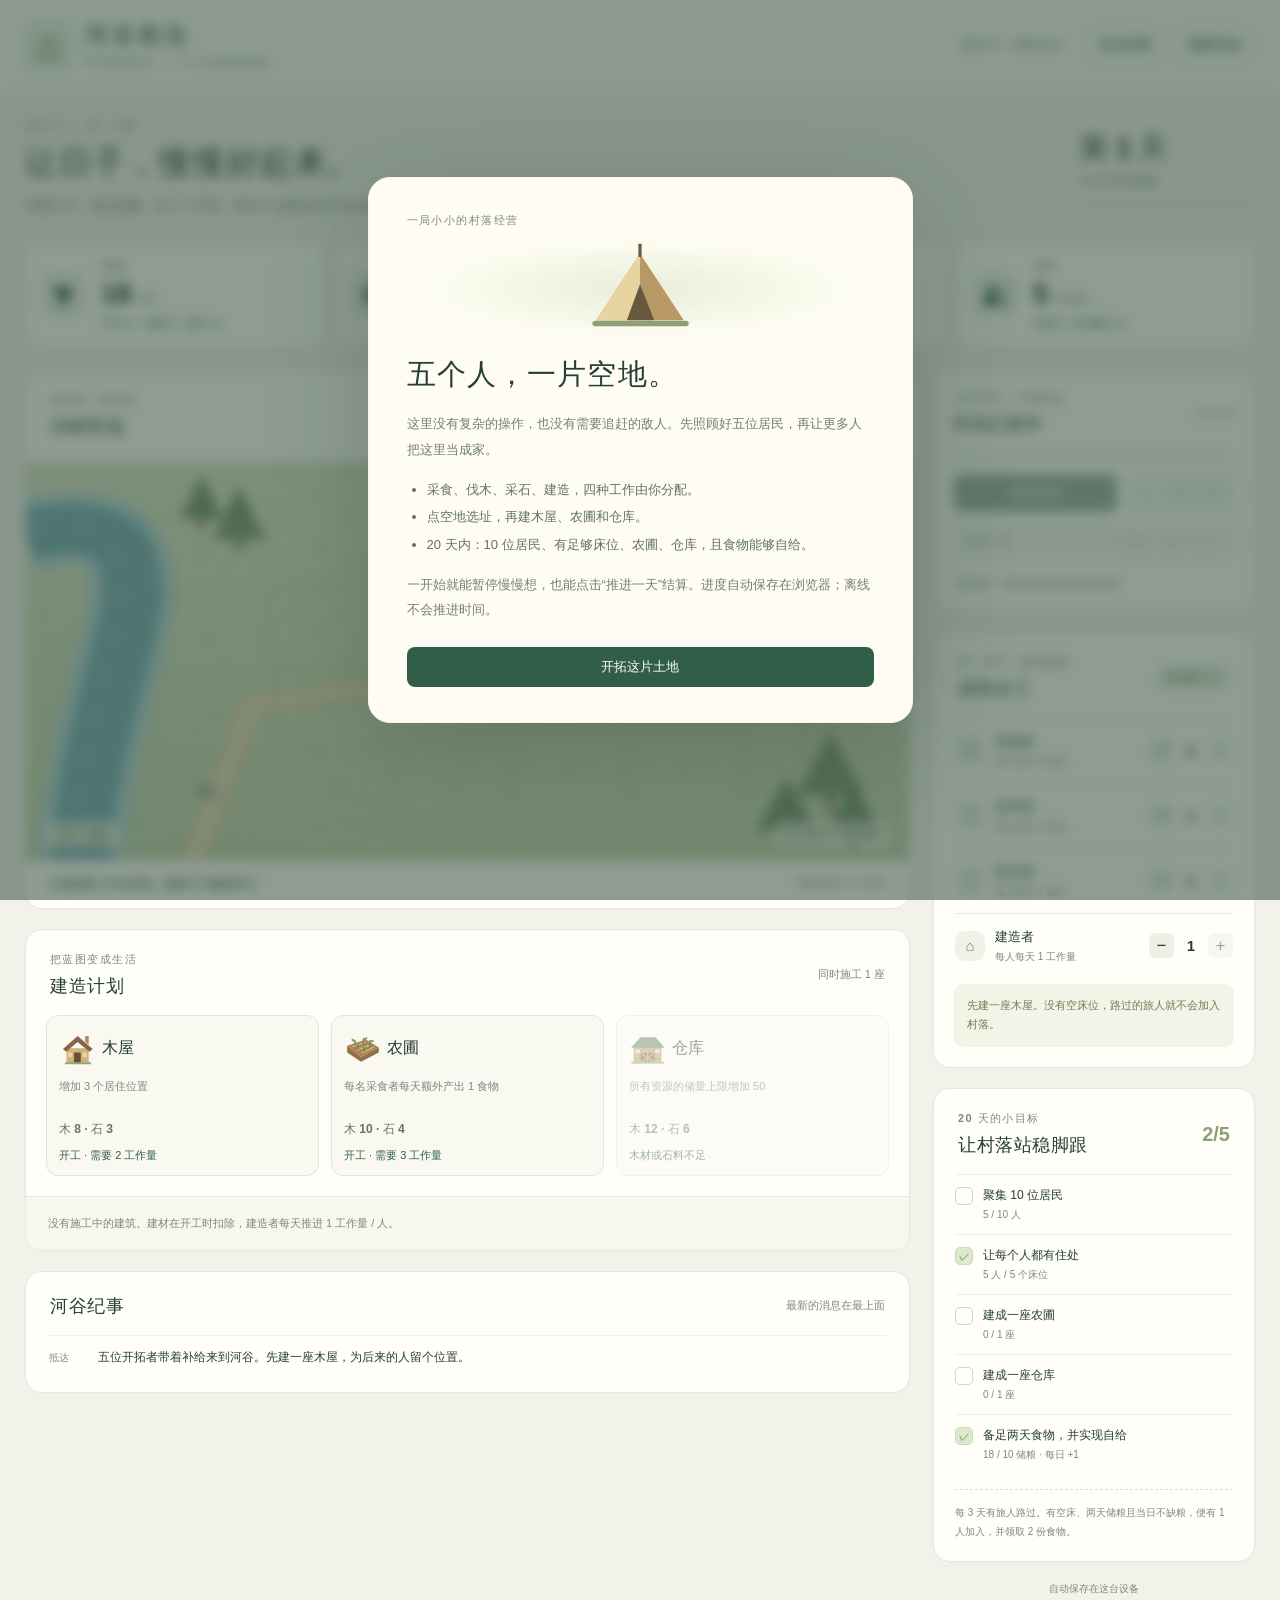
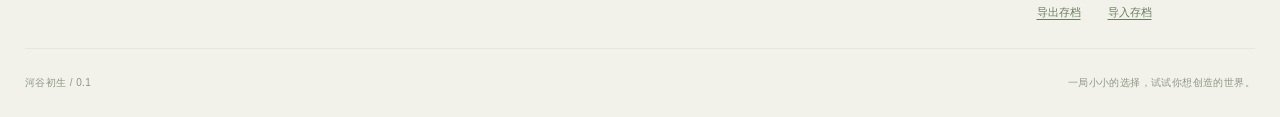
==== village-game/index.html @ 902875c6 "Add Riverdale standalone village management game" ====
<!doctype html>
<html lang="zh-CN">
<head>
  <meta charset="utf-8">
  <meta name="viewport" content="width=device-width, initial-scale=1">
  <meta name="color-scheme" content="light">
  <title>河谷初生 · 20 天建立一个村落</title>
  <link rel="stylesheet" href="style.css">
  <script src="model.js" defer></script>
  <script src="game.js" defer></script>
</head>
<body>
  <header class="topbar">
    <div class="brand"><span class="brand-mark" aria-hidden="true">⌂</span><div><h1>河谷初生</h1><p>RIVERDALE · 一个小小的经营实验</p></div></div>
    <div class="header-right"><span class="version">原型 0.1 · 离线可玩</span><button id="help" class="quiet">玩法说明</button><button id="new-game" class="quiet">重新开始</button></div>
  </header>
  <main>
    <section class="intro-line"><div><span class="eyebrow">从五个人，到一个家</span><h2>让日子，慢慢好起来。</h2><p>分配工作，搭起屋檐。在二十天里，留住十位愿意生活在这里的人。</p></div><div class="day-panel"><span id="day-label">第 1 天</span><small id="day-subtitle">20 天河谷挑战</small><div class="day-track"><div id="challenge-progress"></div></div></div></section>
    <section id="resources" class="resources" aria-label="村落资源"></section>
    <div class="layout">
      <section class="main-column">
        <section class="card map-card" aria-labelledby="map-heading">
          <div class="section-head"><div><span class="eyebrow">你的第一座村落</span><h3 id="map-heading">河畔营地</h3></div><div class="legend"><i></i> 空地可建造 <span>·</span> 点击选址</div></div>
          <div class="map" id="map"><svg class="landscape" viewBox="0 0 900 490" preserveAspectRatio="none" aria-hidden="true"><defs><pattern id="grass" width="62" height="58" patternUnits="userSpaceOnUse"><path d="M14 18l3-6 2 6m28 24l2-5 3 5" fill="none" stroke="#9dae80" stroke-width="1.5" opacity=".5"/></pattern><linearGradient id="land" x2="0" y2="1"><stop stop-color="#dde5c7"/><stop offset="1" stop-color="#c6d5af"/></linearGradient></defs><rect width="900" height="490" fill="url(#land)"/><rect width="900" height="490" fill="url(#grass)"/><path d="M0 90 Q140 50 100 220 T55 490" stroke="#b4d4d4" stroke-width="88" fill="none"/><path d="M0 90 Q140 50 100 220 T55 490" stroke="#7eafb6" stroke-width="60" fill="none"/><path d="M0 82 Q128 54 90 219 T45 490" stroke="#b2d9da" stroke-width="3" stroke-dasharray="20 30" fill="none" opacity=".75"/><path d="M170 490L230 300 510 250 850 30" stroke="#dccb9d" stroke-width="27" fill="none"/><path d="M170 490L230 300 510 250 850 30" stroke="#eadcbc" stroke-width="17" fill="none"/><g fill="#7d9876"><path d="M785 410l35-77 35 77z"/><path d="M813 460l30-66 30 66z"/><path d="M745 454l30-67 30 67z"/><path d="M190 96l27-67 27 67z"/><path d="M157 70l22-55 22 55z"/></g><g stroke="#876e4b" stroke-width="6"><path d="M820 410v18m23 32v17m-68-23v16M217 96v14M179 70v13"/></g><g fill="#a1ac96"><ellipse cx="740" cy="50" rx="20" ry="12"/><ellipse cx="765" cy="71" rx="12" ry="8"/><ellipse cx="183" cy="405" rx="11" ry="8"/></g></svg><div id="lots" class="lots" aria-label="建筑地块"></div><div class="map-caption"><span>河谷 · 初秋</span><span id="map-population">5 位居民</span></div></div>
          <div class="map-footer"><span id="selection-label">先点击一块空地，再选择下方建筑。</span><span class="soft">营地自带 5 个床位</span></div>
        </section>
        <section class="card build-card" aria-labelledby="build-heading"><div class="section-head compact"><div><span class="eyebrow">把蓝图变成生活</span><h3 id="build-heading">建造计划</h3></div><span class="soft">同时施工 1 座</span></div><div id="building-options" class="building-options"></div><div id="project" class="project"></div></section>
        <section class="card journal-card"><div class="section-head compact"><h3>河谷纪事</h3><span class="soft">最新的消息在最上面</span></div><ol id="journal" class="journal" aria-live="polite"></ol></section>
      </section>
      <aside class="side-column">
        <section class="card time-card"><div class="time-top"><div><span class="eyebrow">日出而作，日落而息</span><h3 id="clock-state">时间已暂停</h3></div><span id="clock-fraction">12s / 天</span></div><div class="time-track"><div id="day-progress"></div></div><div class="time-buttons"><button id="pause" class="primary">开始时间</button><div class="speed-group" role="group" aria-label="时间速度"><button data-speed="1" class="active">1×</button><button data-speed="2">2×</button><button data-speed="4">4×</button></div></div><button id="next-day" class="step-button">推进一天 <span>不用等待，结算一次生产</span></button><small>空格暂停 · 切到其他标签页会自动暂停</small></section>
        <section class="card work-card"><div class="section-head compact"><div><span class="eyebrow">每一双手，都很重要</span><h3>居民分工</h3></div><span id="idle" class="pill">待分配 0 人</span></div><div id="jobs"></div><div id="advice" class="advice" aria-live="polite"></div></section>
        <section class="card goal-card"><div class="section-head compact"><div><span class="eyebrow">20 天的小目标</span><h3>让村落站稳脚跟</h3></div><span id="goal-count" class="goal-count">0/5</span></div><div id="goals"></div><p class="arrival-note">每 3 天有旅人路过。有空床、两天储粮且当日不缺粮，便有 1 人加入，并领取 2 份食物。</p></section>
        <div class="save-tools"><span id="save-state">自动保存在这台设备</span><div><button id="export-save">导出存档</button><button id="import-save">导入存档</button></div><input type="file" id="save-file" accept="application/json,.json" hidden></div>
      </aside>
    </div>
    <footer>河谷初生 / 0.1 <span>一局小小的选择，试试你想创造的世界。</span></footer>
  </main>
  <div id="toast" class="toast" role="status" hidden></div>
  <div id="modal" class="modal" hidden><section class="modal-sheet" role="dialog" aria-modal="true" aria-labelledby="modal-title" tabindex="-1"><span class="eyebrow" id="modal-eyebrow">欢迎来到河谷</span><div class="modal-illustration" id="modal-art" aria-hidden="true"></div><h2 id="modal-title">五个人，一片空地。</h2><div id="modal-body"></div><div id="modal-actions" class="modal-actions"></div></section></div>
</body>
</html>
---- village-game/style.css ----
:root{--page:#f3f2ea;--paper:#fffef9;--ink:#263e35;--muted:#7c897e;--green:#315e49;--green-dark:#234b39;--line:#e5e7dc;--gold:#bb8c4e;--bad:#ae5145;--radius:17px;font-family:"Segoe UI","Microsoft YaHei","PingFang SC",sans-serif;color:var(--ink);background:var(--page);font-synthesis:none}*{box-sizing:border-box}body{margin:0}button{font:inherit;cursor:pointer;transition:background .16s,transform .16s;border:0;color:inherit}button:focus-visible{outline:3px solid #c49551;outline-offset:3px}button:disabled{cursor:not-allowed;opacity:.46}button:not(:disabled):active{transform:translateY(1px)}button.quiet{background:transparent;padding:9px 13px;border:1px solid #dfe4d9;border-radius:8px;font-size:13px}button.quiet:hover{background:#e9eee2}h1,h2,h3,p{margin:0}h3{font-size:18px;font-weight:650;letter-spacing:.03em}small{font-size:12px}.topbar{min-height:91px;border-bottom:1px solid var(--line);display:flex;align-items:center;justify-content:space-between;padding:20px max(28px,calc((100vw - 1320px)/2));gap:20px;background:#fafaf4}.brand{display:flex;align-items:center;gap:13px}.brand-mark{display:grid;place-items:center;font-size:39px;line-height:1;width:47px;height:47px;color:var(--green);border:1px solid #cbd7c4;border-radius:12px;background:#e9eedd}.brand h1{font-size:23px;letter-spacing:.16em}.brand p{font-size:10px;letter-spacing:.14em;color:var(--muted);margin-top:5px}.header-right{display:flex;gap:10px;align-items:center}.version{font-size:12px;color:var(--muted);margin-right:13px}main{max-width:1320px;margin:auto;padding:34px 0 0}.intro-line{display:flex;align-items:center;justify-content:space-between;gap:30px;margin-bottom:25px}.eyebrow{display:block;font-size:11px;color:var(--muted);letter-spacing:.13em;font-weight:600;margin-bottom:7px}.intro-line h2{font-size:32px;letter-spacing:.05em;font-weight:600}.intro-line p{font-size:13px;line-height:1.8;color:var(--muted);margin-top:9px}.day-panel{min-width:200px;border-left:1px solid #d9dfd1;padding-left:30px;display:flex;flex-direction:column;gap:6px}.day-panel>span{font-size:28px;font-weight:600}.day-panel small{color:var(--muted)}.day-track,.time-track{height:5px;border-radius:10px;background:#e7ebdf;overflow:hidden}.day-track{margin-top:7px;width:175px}.day-track div{height:100%;background:var(--gold);transition:width .3s}.resources{display:grid;grid-template-columns:repeat(4,minmax(0,1fr));gap:15px;margin-bottom:23px}.resource{border:1px solid var(--line);border-radius:13px;background:var(--paper);padding:17px 20px;display:flex;gap:15px;align-items:center}.resource-symbol{display:grid;place-items:center;width:45px;height:45px;background:#eef1e5;border-radius:12px;color:var(--green);flex-shrink:0}.resource-symbol svg{width:29px;height:29px}.resource .amount{font-size:28px;line-height:1.15;font-weight:650;letter-spacing:-.02em}.resource .amount small{font-size:12px;font-weight:400;color:var(--muted);margin-left:5px}.resource .name{font-size:12px;color:var(--muted);margin-bottom:3px}.resource .rate{font-size:11px;color:var(--green);margin-top:5px}.resource .rate.negative{color:var(--bad)}.layout{display:grid;grid-template-columns:minmax(0,1fr) 344px;gap:23px;align-items:start}.main-column,.side-column{display:flex;flex-direction:column;gap:20px}.card{background:var(--paper);border:1px solid var(--line);border-radius:var(--radius);overflow:hidden;box-shadow:0 3px 10px #3a4e3403}.section-head{display:flex;align-items:center;justify-content:space-between;padding:22px 24px;gap:12px}.section-head.compact{padding-bottom:17px}.soft,.legend{font-size:11px;color:var(--muted)}.legend{display:flex;gap:8px;align-items:center}.legend i{height:8px;width:8px;background:#8a9e74;border-radius:50%}.map{height:400px;position:relative;isolation:isolate;overflow:hidden;border-top:1px solid #e4e8d8;border-bottom:1px solid #dce3cf}.landscape{width:100%;height:100%;position:absolute;inset:0;z-index:-1}.lots{position:absolute;inset:35px 86px 48px 175px;display:grid;grid-template-columns:repeat(6,1fr);grid-template-rows:repeat(4,1fr);gap:9px;transform:rotate(-4deg)}.lot{position:relative;min-width:0;border:1px dashed #5c795844;border-radius:8px;background:#f5f5d512;display:flex;flex-direction:column;align-items:center;justify-content:center;padding:3px;transform:rotate(4deg)}.lot svg{width:68px;max-width:100%;height:55px;filter:drop-shadow(0 4px 2px #3d583b20)}.lot .lot-label{font-size:10px;font-weight:600;white-space:nowrap;color:#36513e;background:#f9fbebca;border-radius:5px;padding:1px 5px;position:absolute;bottom:-5px;z-index:2}.lot .plus{color:#5c79584d;font-size:22px;font-weight:300}.lot:not(:disabled):hover{background:#fbfff359;border-color:#456447}.lot.selected{background:#fff9db77;border:2px solid #ba8b44;box-shadow:0 0 0 3px #fef6d442}.lot.occupied{border-color:transparent;background:transparent;opacity:1}.lot.project-lot{border-color:#c68b46;border-style:solid;background:#f6e5bb9c}.project-lot svg{opacity:.65}.map-caption{position:absolute;bottom:13px;left:20px;right:20px;display:flex;justify-content:space-between;pointer-events:none;font-size:11px;color:#47654d}.map-caption span{padding:5px 10px;border-radius:6px;background:#f7f8e5b8}.map-footer{display:flex;justify-content:space-between;gap:15px;padding:15px 23px;font-size:12px}.building-options{padding:0 20px 20px;display:grid;grid-template-columns:repeat(3,1fr);gap:12px}.building{background:#f9f9f1;border:1px solid #e1e6d8;border-radius:12px;padding:15px;text-align:left;display:flex;flex-direction:column;gap:7px}.building-top{display:flex;align-items:center;gap:9px}.building-top svg{width:47px;height:42px;flex-shrink:0}.building h4{margin:0;font-size:16px}.building p{font-size:11px;color:var(--muted);line-height:1.7;min-height:37px}.building .cost{font-size:12px;font-weight:600;color:#647858}.building .build-status{font-size:11px;color:var(--green);margin-top:3px}.building:not(:disabled):hover{border-color:#7e9a74;background:#f0f4e5}.project{border-top:1px solid var(--line);padding:15px 22px;background:#f6f7ee;font-size:12px;display:flex;gap:13px;align-items:center;min-height:54px}.project-text{flex:1;line-height:1.8}.project button{font-size:11px;border-radius:7px;padding:6px 8px;background:#e8eddf}.project .mini-track{width:100px;height:6px;background:#e0e7d8;border-radius:6px;overflow:hidden}.project .mini-track span{display:block;background:#a9ba82;height:100%}.journal{list-style:none;margin:0;padding:0 23px 14px;max-height:218px;overflow:auto}.journal li{display:flex;align-items:flex-start;gap:12px;padding:11px 0;border-top:1px solid #edf0e6;font-size:12px;line-height:1.7}.journal .log-day{flex-shrink:0;font-size:10px;color:var(--muted);min-width:37px;padding-top:2px}.journal .good{color:#44734d}.journal .bad{color:var(--bad)}.journal .warn{color:#a07b40}.time-card{padding:20px}.time-top{display:flex;justify-content:space-between;align-items:center}.time-top h3{font-size:17px}.time-top>span{font-size:11px;color:var(--muted)}.time-track{margin:18px 0 15px}.time-track div{height:100%;width:100%;background:#a1b47a;transform-origin:left;transform:scaleX(0)}.time-buttons{display:flex;gap:10px}.primary{background:var(--green);color:#fff;border-radius:8px;padding:11px 21px;font-size:13px;font-weight:600}.primary:hover{background:var(--green-dark)}.time-buttons .primary{flex:1;padding:10px}.speed-group{display:flex;border:1px solid var(--line);border-radius:8px;padding:3px;gap:2px;background:#f3f5ea}.speed-group button{font-size:12px;padding:6px 9px;border-radius:5px;background:transparent;color:var(--muted)}.speed-group button.active{color:var(--green);background:white;box-shadow:0 1px 3px #0000000b}.step-button{background:#f1f3e8;border:1px solid #e3e7d9;width:100%;margin:10px 0 12px;padding:10px;border-radius:8px;font-size:12px;display:flex;justify-content:space-between;align-items:center}.step-button span{font-size:10px;color:var(--muted)}.time-card>small{font-size:10px;color:var(--muted)}.pill{font-size:11px;background:#eaf0dd;border-radius:20px;padding:5px 9px;white-space:nowrap;color:#5b754c}.pill.has-idle{background:#f6e7be;color:#966928}#jobs{padding:0 21px}.job{display:flex;align-items:center;justify-content:space-between;padding:14px 0;border-top:1px solid #e9eddf;gap:8px}.job-description{display:flex;align-items:center;gap:10px}.job-symbol{width:30px;height:30px;border-radius:9px;background:#f0f2e7;display:grid;place-items:center;font-size:15px;color:#6c8059}.job .job-name{font-size:13px;font-weight:600}.job small{display:block;color:var(--muted);font-size:10px;margin-top:4px}.job-controls{display:flex;align-items:center;gap:8px}.job-controls button{width:25px;height:25px;background:#edf1e4;border-radius:6px;font-size:17px;display:grid;place-items:center}.job-controls strong{min-width:18px;text-align:center;font-size:15px}.advice{margin:6px 20px 20px;border-radius:9px;background:#f1f4e7;padding:12px 13px;font-size:11px;color:#6c7e54;line-height:1.8}.advice.danger{background:#fbede3;color:#9d5c43}.goal-count{font-size:20px;font-weight:600;color:#8da274}#goals{padding:0 21px}.goal{display:flex;gap:10px;padding:12px 0;border-top:1px solid #edf0e5}.goal-check{width:18px;height:18px;border:1px solid #cdd7c2;border-radius:5px;display:grid;place-items:center;font-size:11px;color:transparent;flex-shrink:0}.goal.done .goal-check{background:#dce9cc;color:#4c7442;border-color:#c7dbb5}.goal strong{display:block;font-size:12px;font-weight:500}.goal small{font-size:10px;color:var(--muted);display:block;margin-top:4px}.arrival-note{font-size:10px;line-height:1.9;color:var(--muted);margin:15px 21px 20px;padding-top:13px;border-top:1px dashed #dce4d0}.save-tools{display:flex;flex-direction:column;gap:8px;align-items:center;padding:0 15px;font-size:10px;color:var(--muted)}.save-tools div{display:flex;gap:15px}.save-tools button{font-size:11px;background:transparent;text-decoration:underline;text-underline-offset:3px;color:#697d62}footer{display:flex;justify-content:space-between;font-size:10px;color:#8b9787;padding:27px 0;border-top:1px solid var(--line);margin-top:27px;letter-spacing:.04em}.toast{position:fixed;bottom:26px;left:50%;transform:translateX(-50%);background:#243f33ed;color:#fffdf0;padding:13px 23px;border-radius:12px;z-index:20;font-size:13px;box-shadow:0 8px 24px #20312622;max-width:90vw;text-align:center}.modal{position:fixed;inset:0;z-index:30;background:#233d3282;backdrop-filter:blur(6px);display:grid;place-items:center;padding:22px;overflow:auto}.modal[hidden],.toast[hidden]{display:none}.modal-sheet{background:#fffdf3;border-radius:22px;padding:35px 38px;max-width:545px;width:100%;max-height:95vh;overflow:auto;box-shadow:0 25px 100px #20302538;border:1px solid #faf9e7;outline:none}.modal-illustration{text-align:center;height:107px;background:radial-gradient(ellipse,#e8eed8,transparent 68%);margin:4px 0 13px}.modal-illustration svg{width:150px;height:105px}.modal-sheet h2{font-size:29px;font-weight:600;letter-spacing:.04em;margin-bottom:16px}.modal-sheet p{font-size:13px;line-height:1.95;color:#72816c}.modal-sheet ul{padding-left:20px;font-size:13px;line-height:2.1;color:#61735d;margin:14px 0}.modal-actions{display:flex;gap:10px;flex-wrap:wrap;margin-top:24px}.modal-actions button{flex:1;white-space:nowrap}.modal-actions .quiet{background:#f0f3e5;font-size:13px}.result-summary{display:grid;grid-template-columns:repeat(3,1fr);gap:10px;padding:17px 0}.result-summary div{background:#f0f4e4;border-radius:9px;padding:12px;text-align:center}.result-summary strong{display:block;font-size:25px;color:var(--green)}.result-summary small{color:var(--muted)}@media(min-width:1450px){.map{height:430px}}@media(max-width:1370px){main{padding:28px 25px 0}.topbar{padding:18px 25px}.layout{grid-template-columns:minmax(0,1fr) 322px}.lots{inset:37px 60px 48px 130px}.building{padding:12px}.building-top{gap:5px}.building-top svg{width:38px}.resources{gap:12px}.resource{padding:15px}}@media(max-width:1100px){.layout{grid-template-columns:minmax(0,1fr) 300px;gap:17px}.section-head{padding:18px}.lots{inset:35px 30px 50px 105px;gap:5px}.lot svg{height:47px}.map{height:350px}.building-options{padding:0 14px 15px;gap:8px}.building-top{flex-direction:column;align-items:flex-start}.building p{min-height:54px}.resource{gap:9px}.resource-symbol{width:33px;height:37px}.resource-symbol svg{width:25px}.resource .amount{font-size:23px}.intro-line h2{font-size:28px}}@media(max-width:900px){.layout{grid-template-columns:1fr}.side-column{display:grid;grid-template-columns:1fr 1fr;align-items:start}.time-card{grid-column:1/-1}.save-tools{grid-column:1/-1}.resources{gap:9px}.resource{padding:13px 10px}.resource-symbol{display:none}.header-right .version{display:none}.map{height:410px}.lots{inset:35px 65px 50px 145px;gap:8px}.building-top{flex-direction:row;align-items:center}.building p{min-height:37px}.time-buttons{max-width:500px}.time-card .step-button{max-width:500px}}@media(max-width:580px){.topbar{padding:15px;gap:10px;align-items:flex-start}.brand-mark{display:none}.brand h1{font-size:20px}.brand p{font-size:8px}.header-right{gap:5px}.header-right button{font-size:11px;padding:7px 8px}main{padding:25px 14px 0}.intro-line{gap:10px;align-items:flex-start}.intro-line h2{font-size:23px}.intro-line p{font-size:11px;max-width:245px}.intro-line .eyebrow{font-size:9px}.day-panel{min-width:100px;padding-left:13px;gap:5px}.day-panel>span{font-size:21px}.day-panel small{font-size:10px}.day-track{width:87px}.resources{grid-template-columns:repeat(2,1fr);gap:9px}.resource-symbol{display:grid}.resource{gap:13px;padding:13px}.layout{gap:17px}.section-head{padding:17px 15px}.legend{font-size:9px;gap:5px}.legend span{display:none}.section-head h3{font-size:17px}.section-head .eyebrow{font-size:9px}.map{height:310px}.lots{inset:32px 19px 43px 64px;gap:4px}.lot svg{height:42px}.lot .lot-label{font-size:8px;padding:1px 3px}.map-caption{font-size:9px;left:10px;right:10px}.map-footer{padding:12px;font-size:10px}.map-footer .soft{display:none}.building-options{gap:7px;padding:0 10px 13px}.building{padding:10px 8px}.building-top{flex-direction:column;align-items:flex-start;gap:4px}.building-top svg{height:34px}.building h4{font-size:15px}.building p{font-size:10px;min-height:50px}.building .cost{font-size:10px}.building .build-status{font-size:9px}.side-column{display:flex}.project{padding:12px;font-size:11px;gap:8px}.project .mini-track{width:65px}.modal-sheet{padding:25px}.modal-sheet h2{font-size:25px}.modal-illustration{height:85px}.modal-illustration svg{height:85px}footer{font-size:9px;gap:15px}.toast{font-size:12px;width:max-content;max-width:90vw}}
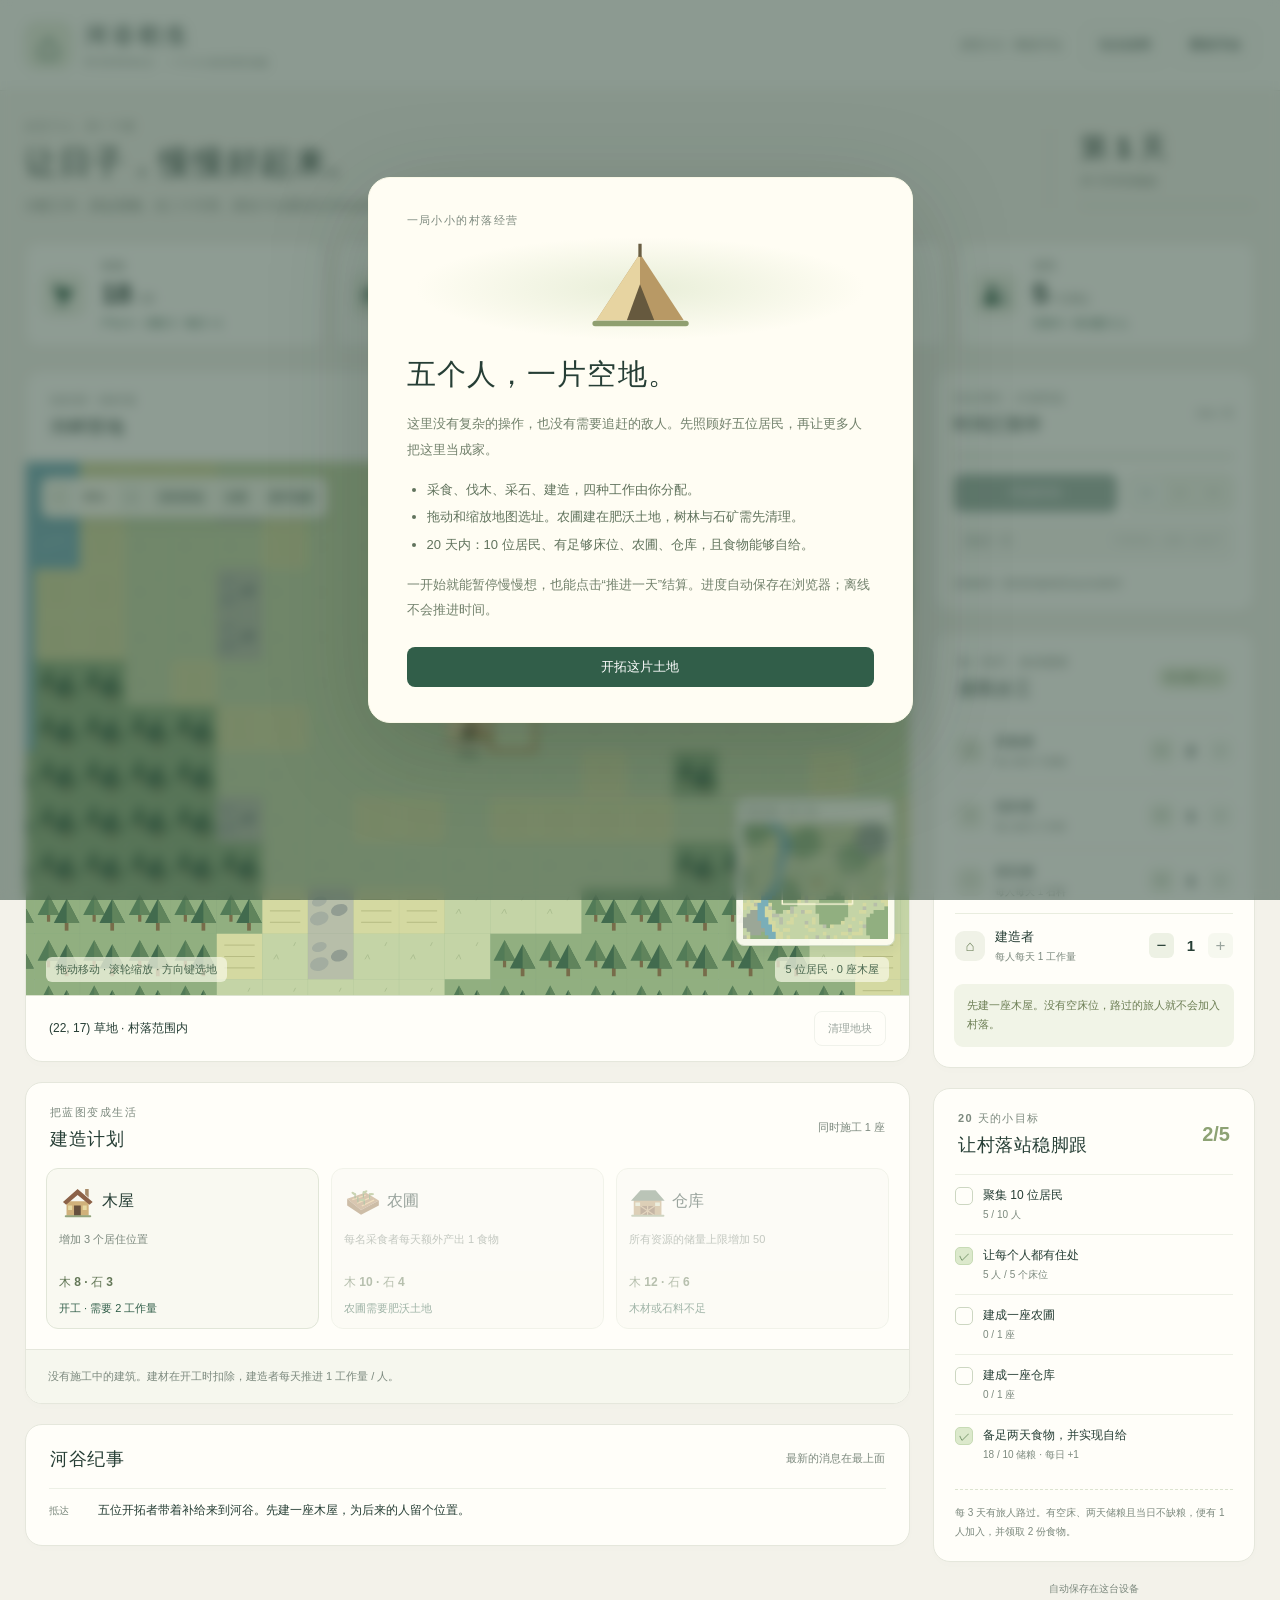
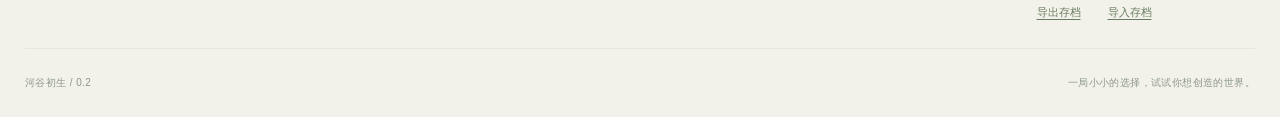
==== commit abd86c3f: "Expand village map with terrain, camera navigation and land clearing" ====
--- a/village-game/index.html
+++ b/village-game/index.html
@@ -7,12 +7,13 @@
   <title>河谷初生 · 20 天建立一个村落</title>
   <link rel="stylesheet" href="style.css">
   <script src="model.js" defer></script>
+  <script src="map-view.js" defer></script>
   <script src="game.js" defer></script>
 </head>
 <body>
   <header class="topbar">
     <div class="brand"><span class="brand-mark" aria-hidden="true">⌂</span><div><h1>河谷初生</h1><p>RIVERDALE · 一个小小的经营实验</p></div></div>
-    <div class="header-right"><span class="version">原型 0.1 · 离线可玩</span><button id="help" class="quiet">玩法说明</button><button id="new-game" class="quiet">重新开始</button></div>
+    <div class="header-right"><span class="version">原型 0.2 · 离线可玩</span><button id="help" class="quiet">玩法说明</button><button id="new-game" class="quiet">重新开始</button></div>
   </header>
   <main>
     <section class="intro-line"><div><span class="eyebrow">从五个人，到一个家</span><h2>让日子，慢慢好起来。</h2><p>分配工作，搭起屋檐。在二十天里，留住十位愿意生活在这里的人。</p></div><div class="day-panel"><span id="day-label">第 1 天</span><small id="day-subtitle">20 天河谷挑战</small><div class="day-track"><div id="challenge-progress"></div></div></div></section>
@@ -20,9 +21,9 @@
     <div class="layout">
       <section class="main-column">
         <section class="card map-card" aria-labelledby="map-heading">
-          <div class="section-head"><div><span class="eyebrow">你的第一座村落</span><h3 id="map-heading">河畔营地</h3></div><div class="legend"><i></i> 空地可建造 <span>·</span> 点击选址</div></div>
-          <div class="map" id="map"><svg class="landscape" viewBox="0 0 900 490" preserveAspectRatio="none" aria-hidden="true"><defs><pattern id="grass" width="62" height="58" patternUnits="userSpaceOnUse"><path d="M14 18l3-6 2 6m28 24l2-5 3 5" fill="none" stroke="#9dae80" stroke-width="1.5" opacity=".5"/></pattern><linearGradient id="land" x2="0" y2="1"><stop stop-color="#dde5c7"/><stop offset="1" stop-color="#c6d5af"/></linearGradient></defs><rect width="900" height="490" fill="url(#land)"/><rect width="900" height="490" fill="url(#grass)"/><path d="M0 90 Q140 50 100 220 T55 490" stroke="#b4d4d4" stroke-width="88" fill="none"/><path d="M0 90 Q140 50 100 220 T55 490" stroke="#7eafb6" stroke-width="60" fill="none"/><path d="M0 82 Q128 54 90 219 T45 490" stroke="#b2d9da" stroke-width="3" stroke-dasharray="20 30" fill="none" opacity=".75"/><path d="M170 490L230 300 510 250 850 30" stroke="#dccb9d" stroke-width="27" fill="none"/><path d="M170 490L230 300 510 250 850 30" stroke="#eadcbc" stroke-width="17" fill="none"/><g fill="#7d9876"><path d="M785 410l35-77 35 77z"/><path d="M813 460l30-66 30 66z"/><path d="M745 454l30-67 30 67z"/><path d="M190 96l27-67 27 67z"/><path d="M157 70l22-55 22 55z"/></g><g stroke="#876e4b" stroke-width="6"><path d="M820 410v18m23 32v17m-68-23v16M217 96v14M179 70v13"/></g><g fill="#a1ac96"><ellipse cx="740" cy="50" rx="20" ry="12"/><ellipse cx="765" cy="71" rx="12" ry="8"/><ellipse cx="183" cy="405" rx="11" ry="8"/></g></svg><div id="lots" class="lots" aria-label="建筑地块"></div><div class="map-caption"><span>河谷 · 初秋</span><span id="map-population">5 位居民</span></div></div>
-          <div class="map-footer"><span id="selection-label">先点击一块空地，再选择下方建筑。</span><span class="soft">营地自带 5 个床位</span></div>
+          <div class="section-head"><div><span class="eyebrow">你的第一座村落</span><h3 id="map-heading">河畔营地</h3></div><div class="legend"><i></i> 40 × 32 格 <span>·</span> 河谷全境</div></div>
+          <div class="map" id="map"></div>
+          <div class="map-footer"><span id="selection-label">先点击一块空地，再选择下方建筑。</span><button id="clear-land" class="quiet" disabled>清理地块</button></div>
         </section>
         <section class="card build-card" aria-labelledby="build-heading"><div class="section-head compact"><div><span class="eyebrow">把蓝图变成生活</span><h3 id="build-heading">建造计划</h3></div><span class="soft">同时施工 1 座</span></div><div id="building-options" class="building-options"></div><div id="project" class="project"></div></section>
         <section class="card journal-card"><div class="section-head compact"><h3>河谷纪事</h3><span class="soft">最新的消息在最上面</span></div><ol id="journal" class="journal" aria-live="polite"></ol></section>
@@ -34,7 +35,7 @@
         <div class="save-tools"><span id="save-state">自动保存在这台设备</span><div><button id="export-save">导出存档</button><button id="import-save">导入存档</button></div><input type="file" id="save-file" accept="application/json,.json" hidden></div>
       </aside>
     </div>
-    <footer>河谷初生 / 0.1 <span>一局小小的选择，试试你想创造的世界。</span></footer>
+    <footer>河谷初生 / 0.2 <span>一局小小的选择，试试你想创造的世界。</span></footer>
   </main>
   <div id="toast" class="toast" role="status" hidden></div>
   <div id="modal" class="modal" hidden><section class="modal-sheet" role="dialog" aria-modal="true" aria-labelledby="modal-title" tabindex="-1"><span class="eyebrow" id="modal-eyebrow">欢迎来到河谷</span><div class="modal-illustration" id="modal-art" aria-hidden="true"></div><h2 id="modal-title">五个人，一片空地。</h2><div id="modal-body"></div><div id="modal-actions" class="modal-actions"></div></section></div>
--- a/village-game/style.css
+++ b/village-game/style.css
@@ -1 +1,5 @@
 :root{--page:#f3f2ea;--paper:#fffef9;--ink:#263e35;--muted:#7c897e;--green:#315e49;--green-dark:#234b39;--line:#e5e7dc;--gold:#bb8c4e;--bad:#ae5145;--radius:17px;font-family:"Segoe UI","Microsoft YaHei","PingFang SC",sans-serif;color:var(--ink);background:var(--page);font-synthesis:none}*{box-sizing:border-box}body{margin:0}button{font:inherit;cursor:pointer;transition:background .16s,transform .16s;border:0;color:inherit}button:focus-visible{outline:3px solid #c49551;outline-offset:3px}button:disabled{cursor:not-allowed;opacity:.46}button:not(:disabled):active{transform:translateY(1px)}button.quiet{background:transparent;padding:9px 13px;border:1px solid #dfe4d9;border-radius:8px;font-size:13px}button.quiet:hover{background:#e9eee2}h1,h2,h3,p{margin:0}h3{font-size:18px;font-weight:650;letter-spacing:.03em}small{font-size:12px}.topbar{min-height:91px;border-bottom:1px solid var(--line);display:flex;align-items:center;justify-content:space-between;padding:20px max(28px,calc((100vw - 1320px)/2));gap:20px;background:#fafaf4}.brand{display:flex;align-items:center;gap:13px}.brand-mark{display:grid;place-items:center;font-size:39px;line-height:1;width:47px;height:47px;color:var(--green);border:1px solid #cbd7c4;border-radius:12px;background:#e9eedd}.brand h1{font-size:23px;letter-spacing:.16em}.brand p{font-size:10px;letter-spacing:.14em;color:var(--muted);margin-top:5px}.header-right{display:flex;gap:10px;align-items:center}.version{font-size:12px;color:var(--muted);margin-right:13px}main{max-width:1320px;margin:auto;padding:34px 0 0}.intro-line{display:flex;align-items:center;justify-content:space-between;gap:30px;margin-bottom:25px}.eyebrow{display:block;font-size:11px;color:var(--muted);letter-spacing:.13em;font-weight:600;margin-bottom:7px}.intro-line h2{font-size:32px;letter-spacing:.05em;font-weight:600}.intro-line p{font-size:13px;line-height:1.8;color:var(--muted);margin-top:9px}.day-panel{min-width:200px;border-left:1px solid #d9dfd1;padding-left:30px;display:flex;flex-direction:column;gap:6px}.day-panel>span{font-size:28px;font-weight:600}.day-panel small{color:var(--muted)}.day-track,.time-track{height:5px;border-radius:10px;background:#e7ebdf;overflow:hidden}.day-track{margin-top:7px;width:175px}.day-track div{height:100%;background:var(--gold);transition:width .3s}.resources{display:grid;grid-template-columns:repeat(4,minmax(0,1fr));gap:15px;margin-bottom:23px}.resource{border:1px solid var(--line);border-radius:13px;background:var(--paper);padding:17px 20px;display:flex;gap:15px;align-items:center}.resource-symbol{display:grid;place-items:center;width:45px;height:45px;background:#eef1e5;border-radius:12px;color:var(--green);flex-shrink:0}.resource-symbol svg{width:29px;height:29px}.resource .amount{font-size:28px;line-height:1.15;font-weight:650;letter-spacing:-.02em}.resource .amount small{font-size:12px;font-weight:400;color:var(--muted);margin-left:5px}.resource .name{font-size:12px;color:var(--muted);margin-bottom:3px}.resource .rate{font-size:11px;color:var(--green);margin-top:5px}.resource .rate.negative{color:var(--bad)}.layout{display:grid;grid-template-columns:minmax(0,1fr) 344px;gap:23px;align-items:start}.main-column,.side-column{display:flex;flex-direction:column;gap:20px}.card{background:var(--paper);border:1px solid var(--line);border-radius:var(--radius);overflow:hidden;box-shadow:0 3px 10px #3a4e3403}.section-head{display:flex;align-items:center;justify-content:space-between;padding:22px 24px;gap:12px}.section-head.compact{padding-bottom:17px}.soft,.legend{font-size:11px;color:var(--muted)}.legend{display:flex;gap:8px;align-items:center}.legend i{height:8px;width:8px;background:#8a9e74;border-radius:50%}.map{height:400px;position:relative;isolation:isolate;overflow:hidden;border-top:1px solid #e4e8d8;border-bottom:1px solid #dce3cf}.landscape{width:100%;height:100%;position:absolute;inset:0;z-index:-1}.lots{position:absolute;inset:35px 86px 48px 175px;display:grid;grid-template-columns:repeat(6,1fr);grid-template-rows:repeat(4,1fr);gap:9px;transform:rotate(-4deg)}.lot{position:relative;min-width:0;border:1px dashed #5c795844;border-radius:8px;background:#f5f5d512;display:flex;flex-direction:column;align-items:center;justify-content:center;padding:3px;transform:rotate(4deg)}.lot svg{width:68px;max-width:100%;height:55px;filter:drop-shadow(0 4px 2px #3d583b20)}.lot .lot-label{font-size:10px;font-weight:600;white-space:nowrap;color:#36513e;background:#f9fbebca;border-radius:5px;padding:1px 5px;position:absolute;bottom:-5px;z-index:2}.lot .plus{color:#5c79584d;font-size:22px;font-weight:300}.lot:not(:disabled):hover{background:#fbfff359;border-color:#456447}.lot.selected{background:#fff9db77;border:2px solid #ba8b44;box-shadow:0 0 0 3px #fef6d442}.lot.occupied{border-color:transparent;background:transparent;opacity:1}.lot.project-lot{border-color:#c68b46;border-style:solid;background:#f6e5bb9c}.project-lot svg{opacity:.65}.map-caption{position:absolute;bottom:13px;left:20px;right:20px;display:flex;justify-content:space-between;pointer-events:none;font-size:11px;color:#47654d}.map-caption span{padding:5px 10px;border-radius:6px;background:#f7f8e5b8}.map-footer{display:flex;justify-content:space-between;gap:15px;padding:15px 23px;font-size:12px}.building-options{padding:0 20px 20px;display:grid;grid-template-columns:repeat(3,1fr);gap:12px}.building{background:#f9f9f1;border:1px solid #e1e6d8;border-radius:12px;padding:15px;text-align:left;display:flex;flex-direction:column;gap:7px}.building-top{display:flex;align-items:center;gap:9px}.building-top svg{width:47px;height:42px;flex-shrink:0}.building h4{margin:0;font-size:16px}.building p{font-size:11px;color:var(--muted);line-height:1.7;min-height:37px}.building .cost{font-size:12px;font-weight:600;color:#647858}.building .build-status{font-size:11px;color:var(--green);margin-top:3px}.building:not(:disabled):hover{border-color:#7e9a74;background:#f0f4e5}.project{border-top:1px solid var(--line);padding:15px 22px;background:#f6f7ee;font-size:12px;display:flex;gap:13px;align-items:center;min-height:54px}.project-text{flex:1;line-height:1.8}.project button{font-size:11px;border-radius:7px;padding:6px 8px;background:#e8eddf}.project .mini-track{width:100px;height:6px;background:#e0e7d8;border-radius:6px;overflow:hidden}.project .mini-track span{display:block;background:#a9ba82;height:100%}.journal{list-style:none;margin:0;padding:0 23px 14px;max-height:218px;overflow:auto}.journal li{display:flex;align-items:flex-start;gap:12px;padding:11px 0;border-top:1px solid #edf0e6;font-size:12px;line-height:1.7}.journal .log-day{flex-shrink:0;font-size:10px;color:var(--muted);min-width:37px;padding-top:2px}.journal .good{color:#44734d}.journal .bad{color:var(--bad)}.journal .warn{color:#a07b40}.time-card{padding:20px}.time-top{display:flex;justify-content:space-between;align-items:center}.time-top h3{font-size:17px}.time-top>span{font-size:11px;color:var(--muted)}.time-track{margin:18px 0 15px}.time-track div{height:100%;width:100%;background:#a1b47a;transform-origin:left;transform:scaleX(0)}.time-buttons{display:flex;gap:10px}.primary{background:var(--green);color:#fff;border-radius:8px;padding:11px 21px;font-size:13px;font-weight:600}.primary:hover{background:var(--green-dark)}.time-buttons .primary{flex:1;padding:10px}.speed-group{display:flex;border:1px solid var(--line);border-radius:8px;padding:3px;gap:2px;background:#f3f5ea}.speed-group button{font-size:12px;padding:6px 9px;border-radius:5px;background:transparent;color:var(--muted)}.speed-group button.active{color:var(--green);background:white;box-shadow:0 1px 3px #0000000b}.step-button{background:#f1f3e8;border:1px solid #e3e7d9;width:100%;margin:10px 0 12px;padding:10px;border-radius:8px;font-size:12px;display:flex;justify-content:space-between;align-items:center}.step-button span{font-size:10px;color:var(--muted)}.time-card>small{font-size:10px;color:var(--muted)}.pill{font-size:11px;background:#eaf0dd;border-radius:20px;padding:5px 9px;white-space:nowrap;color:#5b754c}.pill.has-idle{background:#f6e7be;color:#966928}#jobs{padding:0 21px}.job{display:flex;align-items:center;justify-content:space-between;padding:14px 0;border-top:1px solid #e9eddf;gap:8px}.job-description{display:flex;align-items:center;gap:10px}.job-symbol{width:30px;height:30px;border-radius:9px;background:#f0f2e7;display:grid;place-items:center;font-size:15px;color:#6c8059}.job .job-name{font-size:13px;font-weight:600}.job small{display:block;color:var(--muted);font-size:10px;margin-top:4px}.job-controls{display:flex;align-items:center;gap:8px}.job-controls button{width:25px;height:25px;background:#edf1e4;border-radius:6px;font-size:17px;display:grid;place-items:center}.job-controls strong{min-width:18px;text-align:center;font-size:15px}.advice{margin:6px 20px 20px;border-radius:9px;background:#f1f4e7;padding:12px 13px;font-size:11px;color:#6c7e54;line-height:1.8}.advice.danger{background:#fbede3;color:#9d5c43}.goal-count{font-size:20px;font-weight:600;color:#8da274}#goals{padding:0 21px}.goal{display:flex;gap:10px;padding:12px 0;border-top:1px solid #edf0e5}.goal-check{width:18px;height:18px;border:1px solid #cdd7c2;border-radius:5px;display:grid;place-items:center;font-size:11px;color:transparent;flex-shrink:0}.goal.done .goal-check{background:#dce9cc;color:#4c7442;border-color:#c7dbb5}.goal strong{display:block;font-size:12px;font-weight:500}.goal small{font-size:10px;color:var(--muted);display:block;margin-top:4px}.arrival-note{font-size:10px;line-height:1.9;color:var(--muted);margin:15px 21px 20px;padding-top:13px;border-top:1px dashed #dce4d0}.save-tools{display:flex;flex-direction:column;gap:8px;align-items:center;padding:0 15px;font-size:10px;color:var(--muted)}.save-tools div{display:flex;gap:15px}.save-tools button{font-size:11px;background:transparent;text-decoration:underline;text-underline-offset:3px;color:#697d62}footer{display:flex;justify-content:space-between;font-size:10px;color:#8b9787;padding:27px 0;border-top:1px solid var(--line);margin-top:27px;letter-spacing:.04em}.toast{position:fixed;bottom:26px;left:50%;transform:translateX(-50%);background:#243f33ed;color:#fffdf0;padding:13px 23px;border-radius:12px;z-index:20;font-size:13px;box-shadow:0 8px 24px #20312622;max-width:90vw;text-align:center}.modal{position:fixed;inset:0;z-index:30;background:#233d3282;backdrop-filter:blur(6px);display:grid;place-items:center;padding:22px;overflow:auto}.modal[hidden],.toast[hidden]{display:none}.modal-sheet{background:#fffdf3;border-radius:22px;padding:35px 38px;max-width:545px;width:100%;max-height:95vh;overflow:auto;box-shadow:0 25px 100px #20302538;border:1px solid #faf9e7;outline:none}.modal-illustration{text-align:center;height:107px;background:radial-gradient(ellipse,#e8eed8,transparent 68%);margin:4px 0 13px}.modal-illustration svg{width:150px;height:105px}.modal-sheet h2{font-size:29px;font-weight:600;letter-spacing:.04em;margin-bottom:16px}.modal-sheet p{font-size:13px;line-height:1.95;color:#72816c}.modal-sheet ul{padding-left:20px;font-size:13px;line-height:2.1;color:#61735d;margin:14px 0}.modal-actions{display:flex;gap:10px;flex-wrap:wrap;margin-top:24px}.modal-actions button{flex:1;white-space:nowrap}.modal-actions .quiet{background:#f0f3e5;font-size:13px}.result-summary{display:grid;grid-template-columns:repeat(3,1fr);gap:10px;padding:17px 0}.result-summary div{background:#f0f4e4;border-radius:9px;padding:12px;text-align:center}.result-summary strong{display:block;font-size:25px;color:var(--green)}.result-summary small{color:var(--muted)}@media(min-width:1450px){.map{height:430px}}@media(max-width:1370px){main{padding:28px 25px 0}.topbar{padding:18px 25px}.layout{grid-template-columns:minmax(0,1fr) 322px}.lots{inset:37px 60px 48px 130px}.building{padding:12px}.building-top{gap:5px}.building-top svg{width:38px}.resources{gap:12px}.resource{padding:15px}}@media(max-width:1100px){.layout{grid-template-columns:minmax(0,1fr) 300px;gap:17px}.section-head{padding:18px}.lots{inset:35px 30px 50px 105px;gap:5px}.lot svg{height:47px}.map{height:350px}.building-options{padding:0 14px 15px;gap:8px}.building-top{flex-direction:column;align-items:flex-start}.building p{min-height:54px}.resource{gap:9px}.resource-symbol{width:33px;height:37px}.resource-symbol svg{width:25px}.resource .amount{font-size:23px}.intro-line h2{font-size:28px}}@media(max-width:900px){.layout{grid-template-columns:1fr}.side-column{display:grid;grid-template-columns:1fr 1fr;align-items:start}.time-card{grid-column:1/-1}.save-tools{grid-column:1/-1}.resources{gap:9px}.resource{padding:13px 10px}.resource-symbol{display:none}.header-right .version{display:none}.map{height:410px}.lots{inset:35px 65px 50px 145px;gap:8px}.building-top{flex-direction:row;align-items:center}.building p{min-height:37px}.time-buttons{max-width:500px}.time-card .step-button{max-width:500px}}@media(max-width:580px){.topbar{padding:15px;gap:10px;align-items:flex-start}.brand-mark{display:none}.brand h1{font-size:20px}.brand p{font-size:8px}.header-right{gap:5px}.header-right button{font-size:11px;padding:7px 8px}main{padding:25px 14px 0}.intro-line{gap:10px;align-items:flex-start}.intro-line h2{font-size:23px}.intro-line p{font-size:11px;max-width:245px}.intro-line .eyebrow{font-size:9px}.day-panel{min-width:100px;padding-left:13px;gap:5px}.day-panel>span{font-size:21px}.day-panel small{font-size:10px}.day-track{width:87px}.resources{grid-template-columns:repeat(2,1fr);gap:9px}.resource-symbol{display:grid}.resource{gap:13px;padding:13px}.layout{gap:17px}.section-head{padding:17px 15px}.legend{font-size:9px;gap:5px}.legend span{display:none}.section-head h3{font-size:17px}.section-head .eyebrow{font-size:9px}.map{height:310px}.lots{inset:32px 19px 43px 64px;gap:4px}.lot svg{height:42px}.lot .lot-label{font-size:8px;padding:1px 3px}.map-caption{font-size:9px;left:10px;right:10px}.map-footer{padding:12px;font-size:10px}.map-footer .soft{display:none}.building-options{gap:7px;padding:0 10px 13px}.building{padding:10px 8px}.building-top{flex-direction:column;align-items:flex-start;gap:4px}.building-top svg{height:34px}.building h4{font-size:15px}.building p{font-size:10px;min-height:50px}.building .cost{font-size:10px}.building .build-status{font-size:9px}.side-column{display:flex}.project{padding:12px;font-size:11px;gap:8px}.project .mini-track{width:65px}.modal-sheet{padding:25px}.modal-sheet h2{font-size:25px}.modal-illustration{height:85px}.modal-illustration svg{height:85px}footer{font-size:9px;gap:15px}.toast{font-size:12px;width:max-content;max-width:90vw}}
+/* The large map draws only visible cells; camera movement does not rebuild DOM tiles. */
+.map{height:535px;background:#bdcbae;touch-action:none;position:relative}
+#world-map{display:block;width:100%;height:100%;cursor:grab;outline-offset:-3px;touch-action:none}
+#world-map:active{cursor:grabbing}.map-toolbar{position:absolute;left:15px;top:15px;display:flex;gap:4px;align-items:center;padding:5px;background:#fffef4ec;border:1px solid #d5dfca;border-radius:9px;box-shadow:0 3px 12px #284a3420}.map-toolbar button{font-size:11px;padding:7px 9px;background:#edf1e2;border-radius:5px}.map-toolbar span{font-size:11px;padding:0 4px;min-width:38px;text-align:center}.minimap-wrap{position:absolute;right:14px;bottom:49px;background:#fffef4eb;padding:6px;border-radius:8px;border:1px solid #d1dcc5;box-shadow:0 3px 12px #284a3418}.minimap-wrap>span{font-size:9px;display:block;color:#607356;margin-bottom:5px}#minimap{display:block;width:145px;height:116px;cursor:crosshair;touch-action:none}.map-card.expanded-map{position:fixed;inset:14px;z-index:25;box-shadow:0 0 0 30px #20372b99;display:flex;flex-direction:column}.expanded-map .map{height:auto;flex:1;min-height:0}.expanded-map .section-head{padding:13px 20px}.expanded-map .map-footer{min-height:52px}body.map-expanded{overflow:hidden}.map-footer{align-items:center;min-height:62px}.map-footer button{white-space:nowrap;font-size:11px}.map-footer #selection-label{line-height:1.7}.map-toolbar button:hover{background:#dae5c9}@media(max-width:580px){.map{height:430px}.map-toolbar{left:8px;top:8px;gap:2px;padding:4px}.map-toolbar button{font-size:10px;padding:7px 5px}.map-toolbar span{font-size:10px;min-width:30px}.minimap-wrap{right:8px;bottom:43px}#minimap{width:105px;height:84px}.map-caption{font-size:8px;gap:5px}.map-caption span:first-child{max-width:195px}.map-card.expanded-map{inset:5px}.expanded-map .map-footer{font-size:10px}.map-footer{padding:10px}.minimap-wrap>span{font-size:8px}}
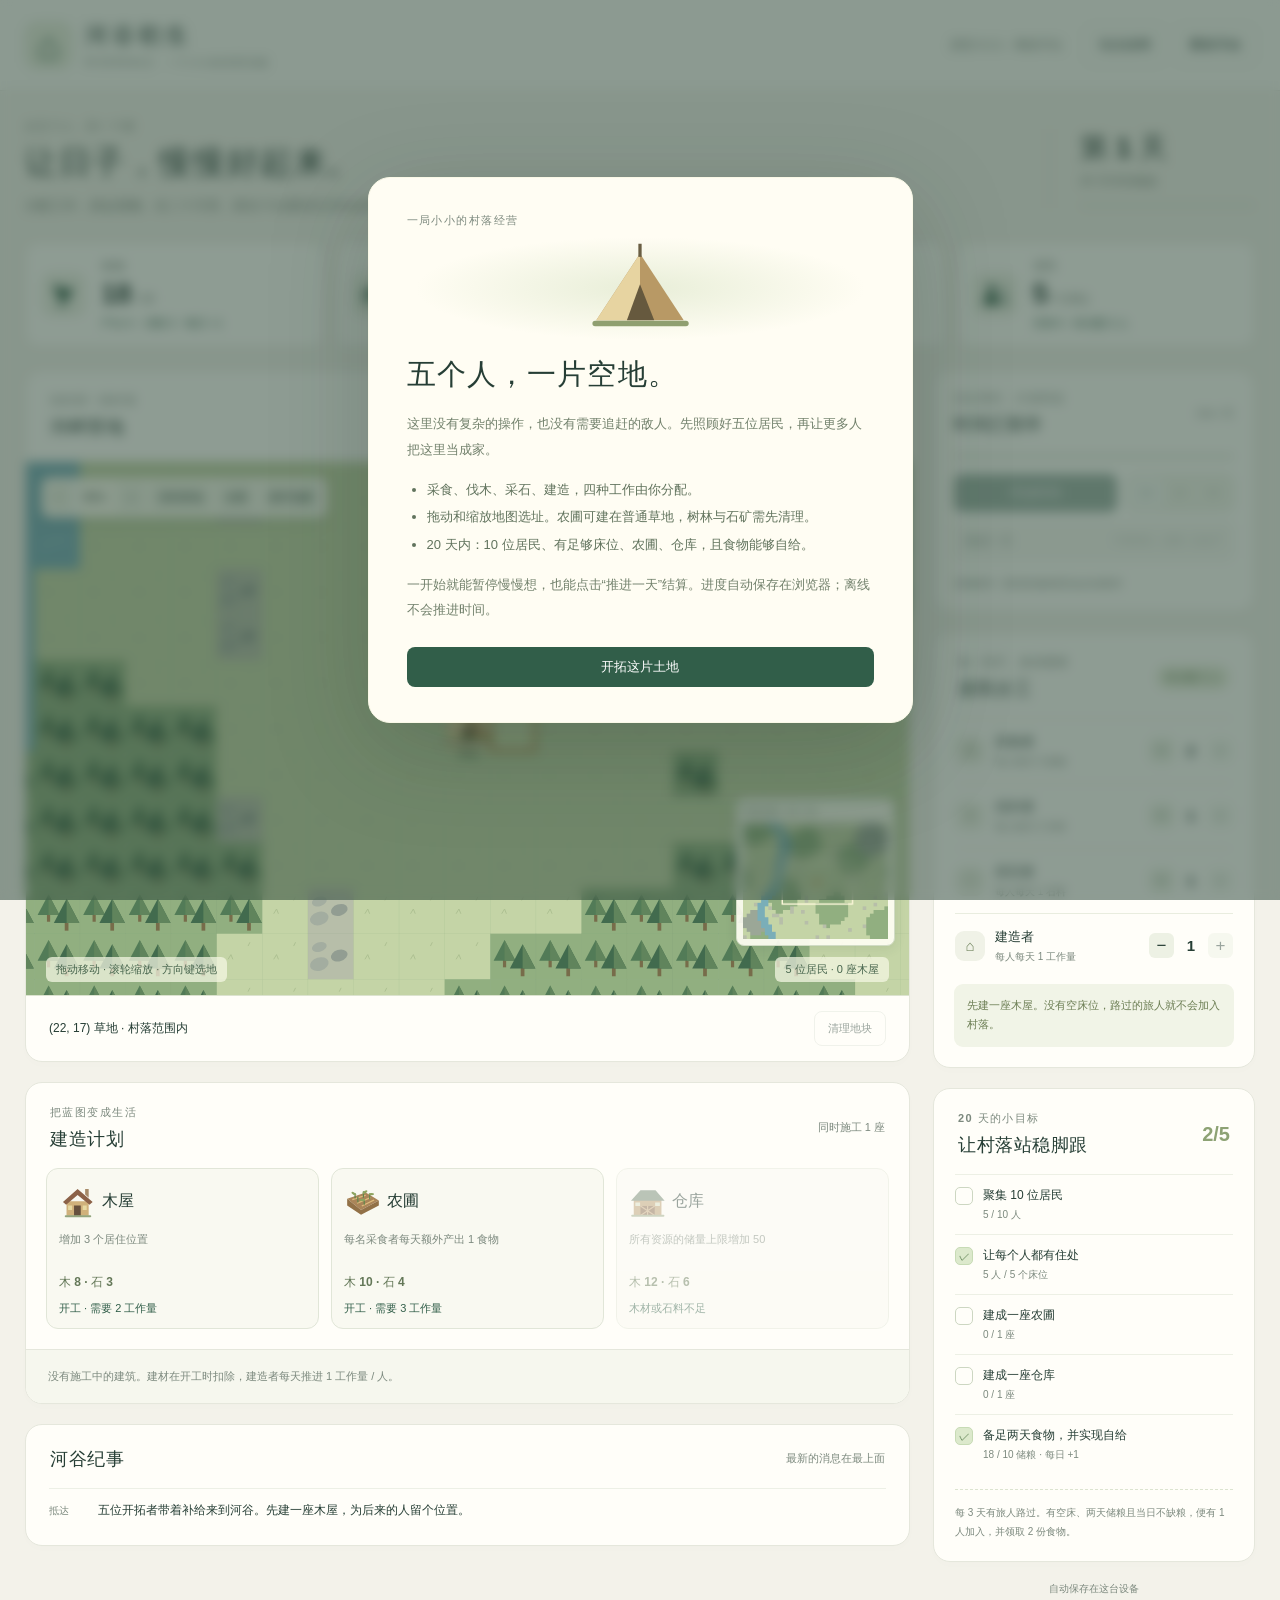
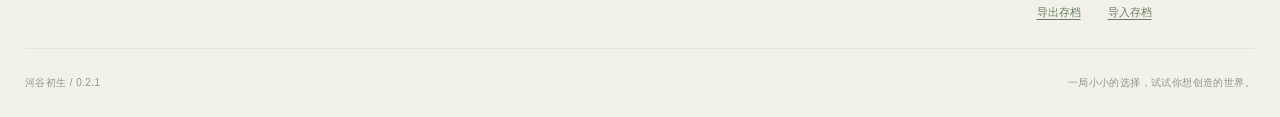
==== commit 4f37d5ca: "Remove fertility requirement and migrate existing farm saves" ====
--- a/village-game/index.html
+++ b/village-game/index.html
@@ -13,7 +13,7 @@
 <body>
   <header class="topbar">
     <div class="brand"><span class="brand-mark" aria-hidden="true">⌂</span><div><h1>河谷初生</h1><p>RIVERDALE · 一个小小的经营实验</p></div></div>
-    <div class="header-right"><span class="version">原型 0.2 · 离线可玩</span><button id="help" class="quiet">玩法说明</button><button id="new-game" class="quiet">重新开始</button></div>
+    <div class="header-right"><span class="version">原型 0.2.1 · 离线可玩</span><button id="help" class="quiet">玩法说明</button><button id="new-game" class="quiet">重新开始</button></div>
   </header>
   <main>
     <section class="intro-line"><div><span class="eyebrow">从五个人，到一个家</span><h2>让日子，慢慢好起来。</h2><p>分配工作，搭起屋檐。在二十天里，留住十位愿意生活在这里的人。</p></div><div class="day-panel"><span id="day-label">第 1 天</span><small id="day-subtitle">20 天河谷挑战</small><div class="day-track"><div id="challenge-progress"></div></div></div></section>
@@ -35,7 +35,7 @@
         <div class="save-tools"><span id="save-state">自动保存在这台设备</span><div><button id="export-save">导出存档</button><button id="import-save">导入存档</button></div><input type="file" id="save-file" accept="application/json,.json" hidden></div>
       </aside>
     </div>
-    <footer>河谷初生 / 0.2 <span>一局小小的选择，试试你想创造的世界。</span></footer>
+    <footer>河谷初生 / 0.2.1 <span>一局小小的选择，试试你想创造的世界。</span></footer>
   </main>
   <div id="toast" class="toast" role="status" hidden></div>
   <div id="modal" class="modal" hidden><section class="modal-sheet" role="dialog" aria-modal="true" aria-labelledby="modal-title" tabindex="-1"><span class="eyebrow" id="modal-eyebrow">欢迎来到河谷</span><div class="modal-illustration" id="modal-art" aria-hidden="true"></div><h2 id="modal-title">五个人，一片空地。</h2><div id="modal-body"></div><div id="modal-actions" class="modal-actions"></div></section></div>
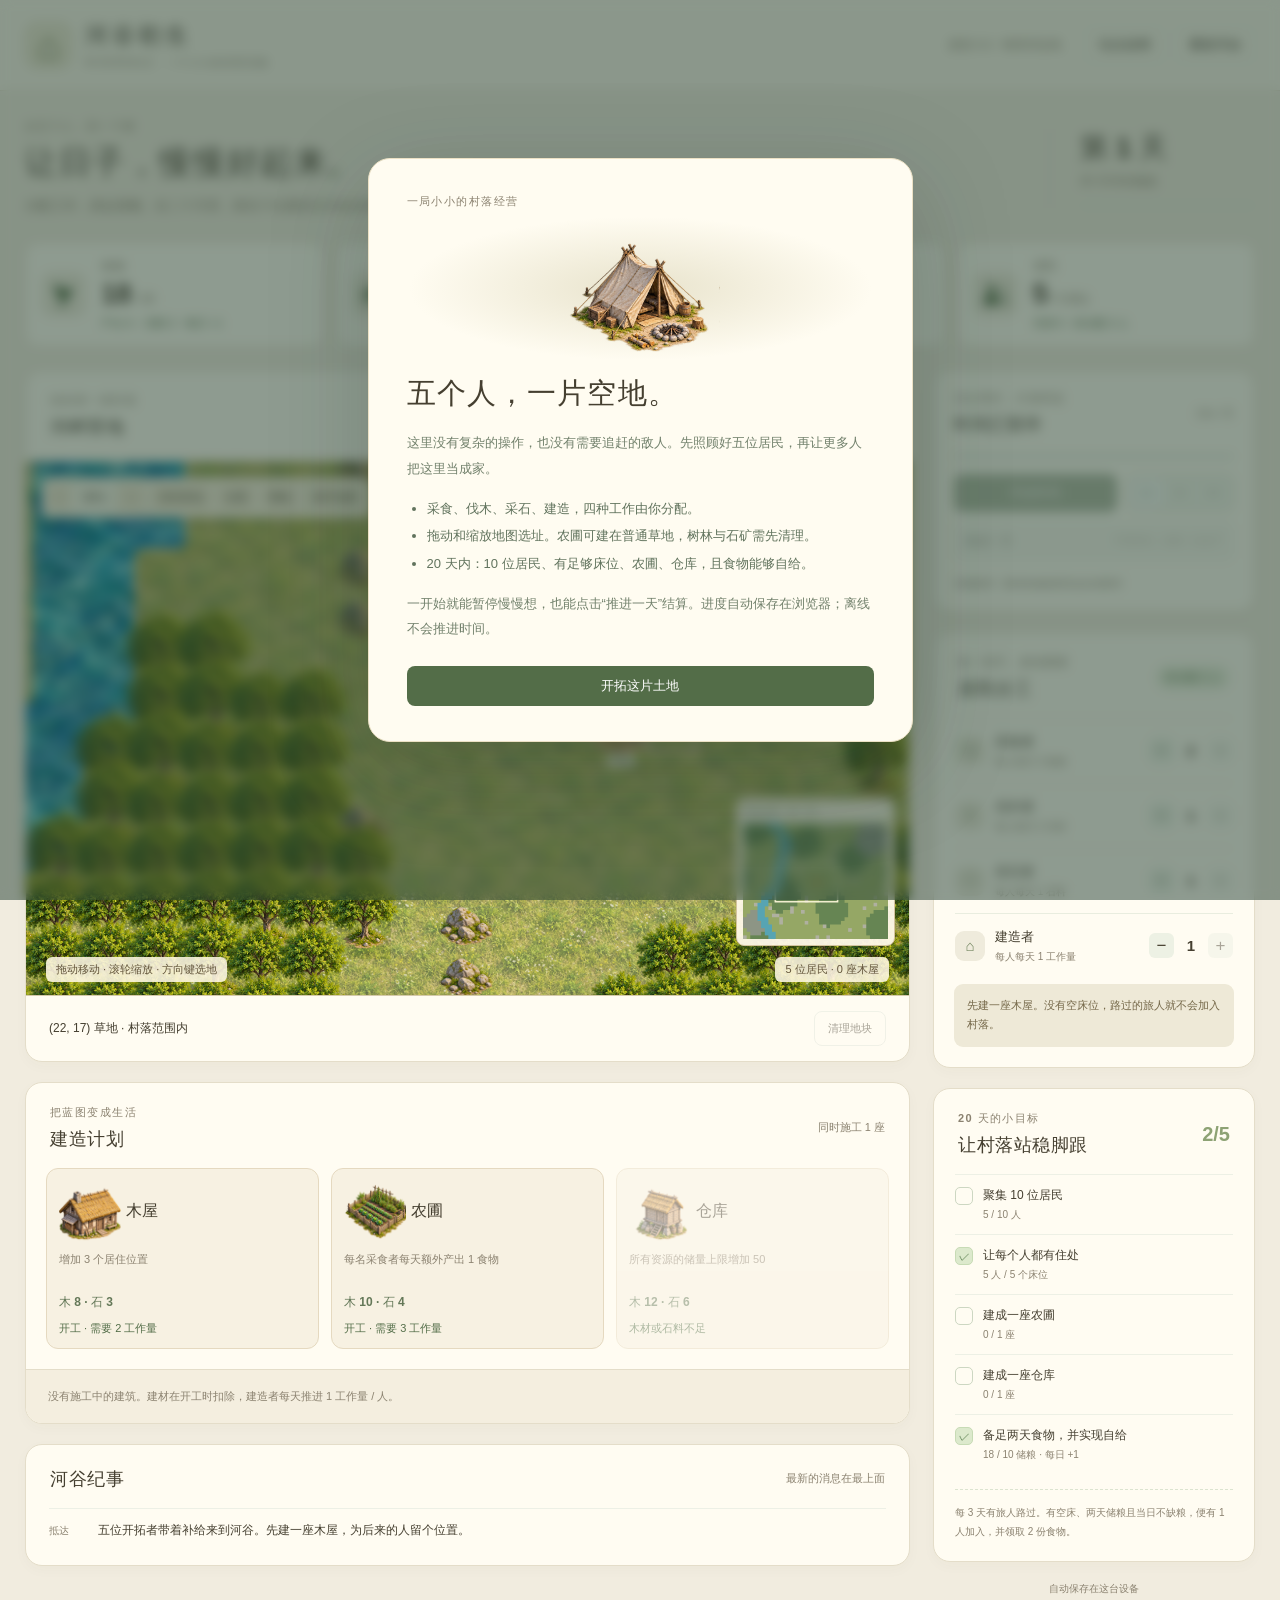
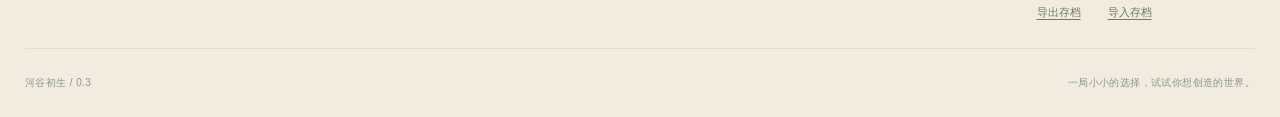
==== commit b0e38826: "Apply bright historical art to playable village game" ====
--- a/village-game/index.html
+++ b/village-game/index.html
@@ -7,13 +7,14 @@
   <title>河谷初生 · 20 天建立一个村落</title>
   <link rel="stylesheet" href="style.css">
   <script src="model.js" defer></script>
+  <script src="art.js" defer></script>
   <script src="map-view.js" defer></script>
   <script src="game.js" defer></script>
 </head>
 <body>
   <header class="topbar">
     <div class="brand"><span class="brand-mark" aria-hidden="true">⌂</span><div><h1>河谷初生</h1><p>RIVERDALE · 一个小小的经营实验</p></div></div>
-    <div class="header-right"><span class="version">原型 0.2.1 · 离线可玩</span><button id="help" class="quiet">玩法说明</button><button id="new-game" class="quiet">重新开始</button></div>
+    <div class="header-right"><span class="version">原型 0.3 · 明亮写实风</span><button id="help" class="quiet">玩法说明</button><button id="new-game" class="quiet">重新开始</button></div>
   </header>
   <main>
     <section class="intro-line"><div><span class="eyebrow">从五个人，到一个家</span><h2>让日子，慢慢好起来。</h2><p>分配工作，搭起屋檐。在二十天里，留住十位愿意生活在这里的人。</p></div><div class="day-panel"><span id="day-label">第 1 天</span><small id="day-subtitle">20 天河谷挑战</small><div class="day-track"><div id="challenge-progress"></div></div></div></section>
@@ -35,7 +36,7 @@
         <div class="save-tools"><span id="save-state">自动保存在这台设备</span><div><button id="export-save">导出存档</button><button id="import-save">导入存档</button></div><input type="file" id="save-file" accept="application/json,.json" hidden></div>
       </aside>
     </div>
-    <footer>河谷初生 / 0.2.1 <span>一局小小的选择，试试你想创造的世界。</span></footer>
+    <footer>河谷初生 / 0.3 <span>一局小小的选择，试试你想创造的世界。</span></footer>
   </main>
   <div id="toast" class="toast" role="status" hidden></div>
   <div id="modal" class="modal" hidden><section class="modal-sheet" role="dialog" aria-modal="true" aria-labelledby="modal-title" tabindex="-1"><span class="eyebrow" id="modal-eyebrow">欢迎来到河谷</span><div class="modal-illustration" id="modal-art" aria-hidden="true"></div><h2 id="modal-title">五个人，一片空地。</h2><div id="modal-body"></div><div id="modal-actions" class="modal-actions"></div></section></div>
--- a/village-game/style.css
+++ b/village-game/style.css
@@ -3,3 +3,5 @@
 .map{height:535px;background:#bdcbae;touch-action:none;position:relative}
 #world-map{display:block;width:100%;height:100%;cursor:grab;outline-offset:-3px;touch-action:none}
 #world-map:active{cursor:grabbing}.map-toolbar{position:absolute;left:15px;top:15px;display:flex;gap:4px;align-items:center;padding:5px;background:#fffef4ec;border:1px solid #d5dfca;border-radius:9px;box-shadow:0 3px 12px #284a3420}.map-toolbar button{font-size:11px;padding:7px 9px;background:#edf1e2;border-radius:5px}.map-toolbar span{font-size:11px;padding:0 4px;min-width:38px;text-align:center}.minimap-wrap{position:absolute;right:14px;bottom:49px;background:#fffef4eb;padding:6px;border-radius:8px;border:1px solid #d1dcc5;box-shadow:0 3px 12px #284a3418}.minimap-wrap>span{font-size:9px;display:block;color:#607356;margin-bottom:5px}#minimap{display:block;width:145px;height:116px;cursor:crosshair;touch-action:none}.map-card.expanded-map{position:fixed;inset:14px;z-index:25;box-shadow:0 0 0 30px #20372b99;display:flex;flex-direction:column}.expanded-map .map{height:auto;flex:1;min-height:0}.expanded-map .section-head{padding:13px 20px}.expanded-map .map-footer{min-height:52px}body.map-expanded{overflow:hidden}.map-footer{align-items:center;min-height:62px}.map-footer button{white-space:nowrap;font-size:11px}.map-footer #selection-label{line-height:1.7}.map-toolbar button:hover{background:#dae5c9}@media(max-width:580px){.map{height:430px}.map-toolbar{left:8px;top:8px;gap:2px;padding:4px}.map-toolbar button{font-size:10px;padding:7px 5px}.map-toolbar span{font-size:10px;min-width:30px}.minimap-wrap{right:8px;bottom:43px}#minimap{width:105px;height:84px}.map-caption{font-size:8px;gap:5px}.map-caption span:first-child{max-width:195px}.map-card.expanded-map{inset:5px}.expanded-map .map-footer{font-size:10px}.map-footer{padding:10px}.minimap-wrap>span{font-size:8px}}
+/* Bright historical art direction: generated image sprites over repeating natural materials. */
+:root{--page:#f1ecdf;--paper:#fffcf2;--ink:#453f30;--muted:#8b8270;--line:#e4ddc9;--green:#536d48;--green-dark:#405738;--gold:#ad8850}.topbar{background:#f9f5e9}.brand-mark{color:#6c7548;background:#ece8d3;border-color:#d8d0b5}.card{box-shadow:0 4px 14px #51452d07}.map{background:#81905e;border-color:#d5c9a9}.map-toolbar,.minimap-wrap{background:#fff9e9f2;border-color:#d3c39d}.map-toolbar button{background:#eee6d1;color:#5d583f}.map-toolbar button:hover,.map-toolbar button[aria-pressed=true]{background:#daccaa}.map-caption span{background:#fff8e4df;color:#62543a}.building{background:#f7f1e2;border-color:#e5d9c0}.building:not(:disabled):hover{background:#efe4ca;border-color:#b69c67}.building-art{display:block;background-image:var(--historical-sprites);background-repeat:no-repeat;background-size:300% 200%;width:72px;height:72px;flex-shrink:0}.art-camp{background-position:0 0}.art-house{background-position:50% 0}.art-warehouse{background-position:100% 0}.art-farm{background-position:0 100%}.building-top .building-art{width:62px;height:62px}.modal-illustration{height:145px;background:radial-gradient(ellipse,#e8e3cc,transparent 70%)}.modal-illustration .building-art{width:160px;height:145px;margin:auto}.modal-sheet{background:#fffcf1;border-color:#ece1c5}.art-loading{position:absolute;top:65px;left:15px;padding:7px 10px;border-radius:6px;background:#fff8e9eb;color:#756245;font-size:11px}.art-loading[hidden]{display:none}.project{background:#f4eedf}.advice{background:#eee9d7;color:#756849}.resource-symbol,.job-symbol{background:#efebdc}.map-card.expanded-map{box-shadow:0 0 0 30px #352e2099}.map-toolbar{max-width:calc(100% - 20px);flex-wrap:wrap}.map-toolbar button{white-space:nowrap}@media(max-width:580px){.building-top .building-art{width:55px;height:55px}.modal-illustration{height:125px}.modal-illustration .building-art{width:140px;height:125px}.map-toolbar button{padding:6px 4px;font-size:9px}.map-toolbar{max-width:calc(100% - 16px);gap:2px}.art-loading{top:76px;left:8px}.minimap-wrap{background:#fff9e9e8}}
